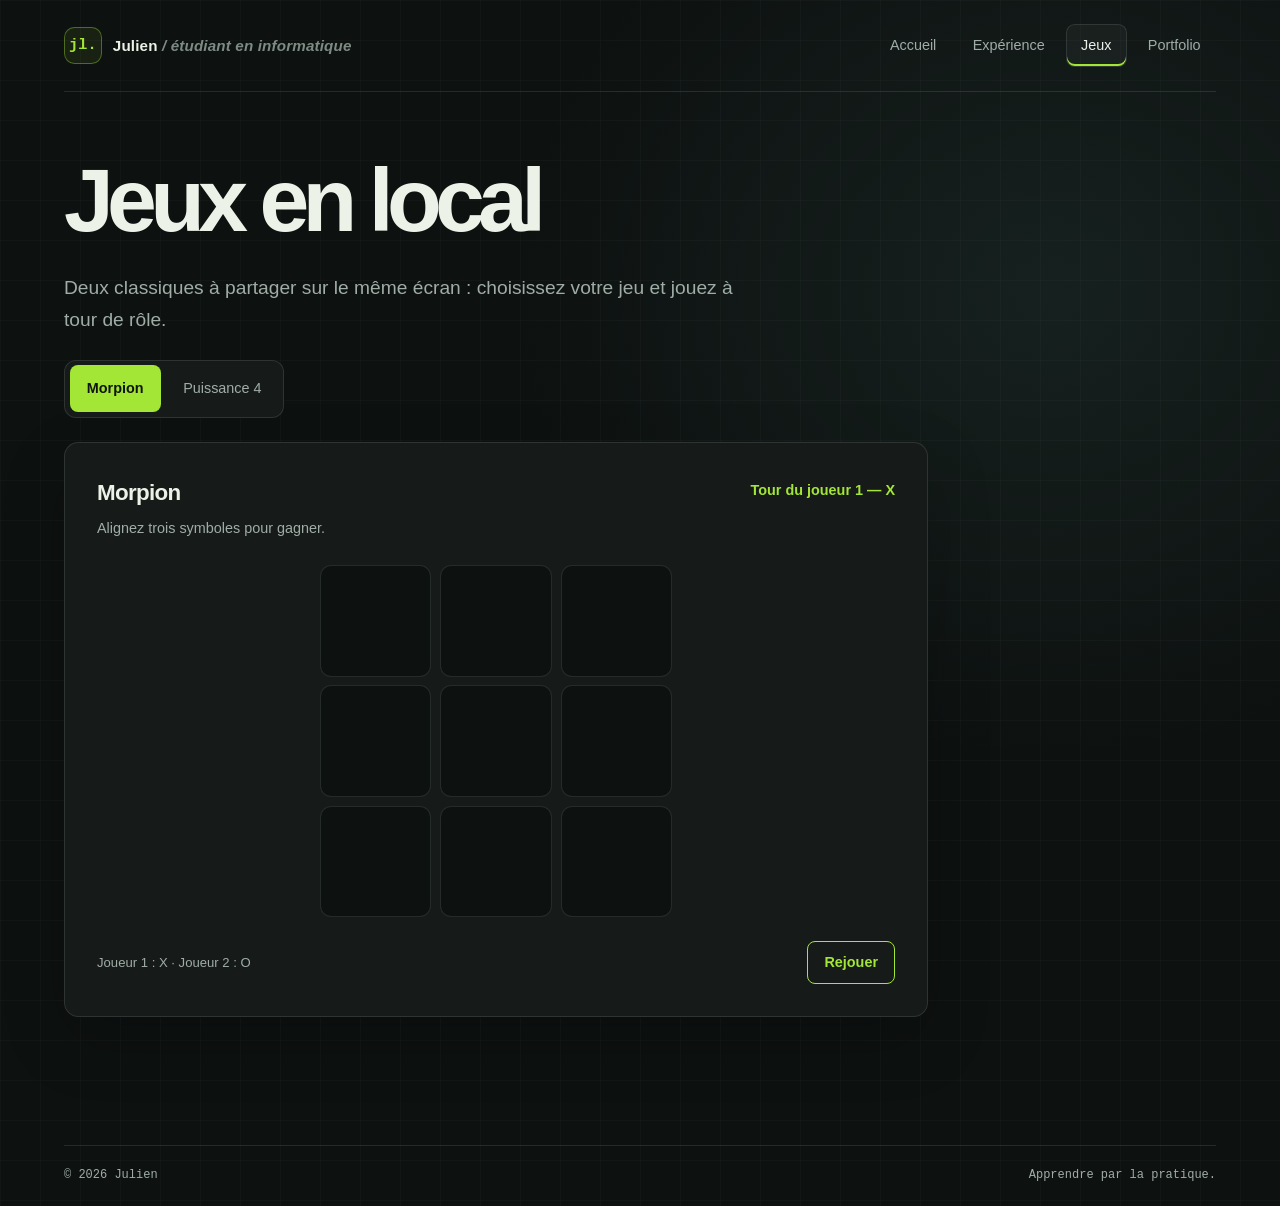
==== jeux.html @ 8f9bbdbd "ToutAChange" ====
<!DOCTYPE html>
<html lang="fr">
<head>
  <meta charset="UTF-8">
  <meta name="viewport" content="width=device-width, initial-scale=1">
  <meta name="description" content="Jouez au Morpion et au Puissance 4 à deux, en local.">
  <title>Julien | Mini-jeux</title>
  <link rel="stylesheet" href="css/style.css">
</head>
<body>
  <header class="entete">
    <a class="logo" href="index.html">
      <span class="logo-symbole" aria-hidden="true">jl.</span>
      <span>Julien <span class="code-commentaire">/ étudiant en informatique</span></span>
    </a>
    <nav aria-label="Navigation principale">
      <a href="index.html">Accueil</a>
      <a href="page.html">Expérience</a>
      <a href="jeux.html" aria-current="page">Jeux</a>
      <a href="portfolio.html">Portfolio</a>
    </nav>
  </header>

  <main>
    <h1>Jeux en local</h1>
    <p class="intro jeux-intro">
      Deux classiques à partager sur le même écran : choisissez votre jeu et jouez à tour de rôle.
    </p>

    <div class="jeux-selecteur" role="group" aria-label="Choisir un jeu">
      <button type="button" data-jeu-select="morpion" aria-pressed="true">Morpion</button>
      <button type="button" data-jeu-select="puissance4" aria-pressed="false">Puissance 4</button>
    </div>

    <section
      class="jeu-panneau"
      data-jeu-panel="morpion"
      aria-labelledby="titre-morpion"
    >
      <div class="jeu-carte">
        <div class="jeu-entete">
          <div>
            <h2 id="titre-morpion">Morpion</h2>
            <p class="jeu-instructions">Alignez trois symboles pour gagner.</p>
          </div>
          <p class="jeu-statut" data-morpion-statut data-joueur="1" aria-live="polite">
            Tour du joueur 1 — X
          </p>
        </div>

        <div class="morpion-grille" role="group" aria-label="Grille du Morpion">
          <button class="morpion-case" type="button" data-case="0" aria-label="Ligne 1, colonne 1"></button>
          <button class="morpion-case" type="button" data-case="1" aria-label="Ligne 1, colonne 2"></button>
          <button class="morpion-case" type="button" data-case="2" aria-label="Ligne 1, colonne 3"></button>
          <button class="morpion-case" type="button" data-case="3" aria-label="Ligne 2, colonne 1"></button>
          <button class="morpion-case" type="button" data-case="4" aria-label="Ligne 2, colonne 2"></button>
          <button class="morpion-case" type="button" data-case="5" aria-label="Ligne 2, colonne 3"></button>
          <button class="morpion-case" type="button" data-case="6" aria-label="Ligne 3, colonne 1"></button>
          <button class="morpion-case" type="button" data-case="7" aria-label="Ligne 3, colonne 2"></button>
          <button class="morpion-case" type="button" data-case="8" aria-label="Ligne 3, colonne 3"></button>
        </div>

        <div class="jeu-actions">
          <span class="jeu-legende">Joueur 1 : X · Joueur 2 : O</span>
          <button class="jeu-rejouer" type="button" data-morpion-rejouer>Rejouer</button>
        </div>
      </div>
    </section>

    <section
      class="jeu-panneau"
      data-jeu-panel="puissance4"
      aria-labelledby="titre-puissance4"
      hidden
    >
      <div class="jeu-carte">
        <div class="jeu-entete">
          <div>
            <h2 id="titre-puissance4">Puissance 4</h2>
            <p class="jeu-instructions">Alignez quatre pions dans une colonne, une ligne ou une diagonale.</p>
          </div>
          <p class="jeu-statut" data-puissance-statut data-joueur="1" aria-live="polite">
            Tour du joueur 1 — vert
          </p>
        </div>

        <div
          class="puissance-grille"
          data-puissance-grille
          role="group"
          aria-label="Plateau de Puissance 4, 7 colonnes par 6 lignes"
        ></div>

        <div class="jeu-actions">
          <span class="jeu-legende">Joueur 1 : vert · Joueur 2 : blanc</span>
          <button class="jeu-rejouer" type="button" data-puissance-rejouer>Rejouer</button>
        </div>
      </div>
    </section>
  </main>

  <footer class="pied">
    <span>© <span data-annee></span> Julien</span>
    <span>Apprendre par la pratique.</span>
  </footer>

  <script src="js/script.js"></script>
  <script src="js/jeux.js"></script>
</body>
</html>
---- css/style.css ----
:root {
  color-scheme: dark;
  --fond: #0d1110;
  --surface: #161b19;
  --surface-claire: #202723;
  --encre: #edf2e8;
  --encre-douce: #a0ada7;
  --accent: #a3e635;
  --accent-fonce: #84cc16;
  --cyan: #80d9cb;
  --trait: rgba(215, 231, 220, 0.12);
  --police: "Avenir Next", "Segoe UI", Roboto, "Helvetica Neue", Arial, sans-serif;
  --police-code: "SFMono-Regular", Consolas, "Liberation Mono", monospace;
}

* {
  box-sizing: border-box;
}

html {
  min-width: 320px;
  scroll-behavior: smooth;
}

body {
  display: flex;
  flex-direction: column;
  min-height: 100vh;
  margin: 0;
  overflow-x: hidden;
  background-color: var(--fond);
  background-image:
    radial-gradient(ellipse at 82% 24%, rgba(128, 217, 203, 0.08), transparent 34rem),
    linear-gradient(rgba(215, 231, 220, 0.025) 1px, transparent 1px),
    linear-gradient(90deg, rgba(215, 231, 220, 0.025) 1px, transparent 1px);
  background-size: auto, 40px 40px, 40px 40px;
  color: var(--encre);
  font-family: var(--police);
  line-height: 1.65;
}

a {
  color: var(--accent);
}

a:focus-visible {
  outline: 2px solid var(--accent);
  outline-offset: 5px;
}

button:focus-visible {
  outline: 2px solid var(--accent);
  outline-offset: 3px;
}

.entete,
main,
.pied {
  width: min(100% - 3rem, 72rem);
  margin-inline: auto;
}

.entete {
  display: flex;
  align-items: center;
  justify-content: space-between;
  gap: 2rem;
  padding-block: 1.5rem;
  border-bottom: 1px solid var(--trait);
}

.logo {
  display: inline-flex;
  align-items: center;
  gap: 0.7rem;
  color: var(--encre);
  font-size: 0.95rem;
  font-weight: 650;
  letter-spacing: 0.01em;
  text-decoration: none;
}

.logo-symbole {
  display: grid;
  width: 2.35rem;
  aspect-ratio: 1;
  place-items: center;
  border: 1px solid rgba(163, 230, 53, 0.38);
  border-radius: 0.65rem;
  background: rgba(163, 230, 53, 0.08);
  color: var(--accent);
  font-family: var(--police-code);
  font-size: 0.95rem;
}

.entete nav {
  display: flex;
  align-items: center;
  gap: 0.35rem;
}

.entete nav a {
  padding: 0.55rem 0.9rem;
  border: 1px solid transparent;
  border-radius: 0.55rem;
  color: var(--encre-douce);
  font-size: 0.9rem;
  text-decoration: none;
  transition:
    color 160ms ease,
    background-color 160ms ease,
    border-color 160ms ease;
}

.entete nav a:hover,
.entete nav a[aria-current="page"] {
  border-color: var(--trait);
  background: rgba(255, 255, 255, 0.035);
  color: var(--encre);
}

.entete nav a[aria-current="page"] {
  box-shadow: inset 0 -2px var(--accent);
}

main {
  flex: 1;
  padding-block: clamp(4rem, 10vw, 8rem);
  padding-block-start: clamp(2rem, 5vw, 4rem);
}

.accueil-hero {
  display: grid;
  grid-template-columns: minmax(0, 1fr) minmax(19rem, 0.9fr);
  align-items: center;
  gap: clamp(3rem, 8vw, 7rem);
}

.accueil-contenu {
  max-width: 36rem;
}

.surtitre,
.etiquette {
  font-family: var(--police-code);
  font-size: 0.76rem;
  letter-spacing: 0.12em;
  text-transform: uppercase;
}

.surtitre {
  display: inline-flex;
  align-items: center;
  gap: 0.65rem;
  margin: 0 0 1.5rem;
  color: var(--accent);
}

.surtitre::before {
  width: 0.45rem;
  aspect-ratio: 1;
  border-radius: 50%;
  background: var(--accent);
  box-shadow: 0 0 0.8rem rgba(163, 230, 53, 0.75);
  content: "";
}

h1 {
  max-width: 12ch;
  margin: 0;
  font-size: clamp(3rem, 7vw, 5.6rem);
  font-weight: 600;
  letter-spacing: -0.075em;
  line-height: 0.99;
}

.titre-accent {
  color: var(--accent);
}

.intro {
  max-width: 31rem;
  margin: 1.7rem 0 0;
  color: var(--encre-douce);
  font-size: clamp(1.05rem, 2vw, 1.2rem);
}

.boutons {
  display: flex;
  flex-wrap: wrap;
  gap: 0.8rem;
  margin-top: 2rem;
}

.bouton {
  display: inline-flex;
  min-height: 3rem;
  align-items: center;
  justify-content: center;
  padding: 0.7rem 1.1rem;
  border: 1px solid var(--accent);
  border-radius: 0.55rem;
  background: var(--accent);
  color: #10150b;
  font-size: 0.9rem;
  font-weight: 700;
  text-decoration: none;
  transition:
    background-color 160ms ease,
    border-color 160ms ease,
    transform 160ms ease;
}

.bouton:hover {
  transform: translateY(-2px);
  border-color: var(--accent-fonce);
  background: var(--accent-fonce);
}

.bouton:focus-visible {
  outline: 2px solid var(--encre);
  outline-offset: 3px;
}

.bouton.secondaire {
  border-color: var(--trait);
  background: transparent;
  color: var(--encre);
}

.bouton.secondaire:hover {
  border-color: rgba(163, 230, 53, 0.55);
  background: rgba(163, 230, 53, 0.07);
}

.mots-cles {
  display: flex;
  flex-wrap: wrap;
  gap: 0.6rem;
  margin: 2.3rem 0 0;
  padding: 0;
  list-style: none;
}

.mots-cles li {
  padding: 0.3rem 0.65rem;
  border: 1px solid var(--trait);
  border-radius: 99px;
  color: var(--encre-douce);
  font-family: var(--police-code);
  font-size: 0.72rem;
}

.carte-code {
  position: relative;
  overflow: hidden;
  border: 1px solid rgba(215, 231, 220, 0.16);
  border-radius: 0.9rem;
  background: rgba(22, 27, 25, 0.92);
  box-shadow:
    0 1.5rem 5rem rgba(0, 0, 0, 0.28),
    0 0 4rem rgba(128, 217, 203, 0.06);
}

.carte-code::after {
  position: absolute;
  right: -3rem;
  bottom: -5rem;
  width: 12rem;
  aspect-ratio: 1;
  border-radius: 50%;
  background: rgba(163, 230, 53, 0.07);
  content: "";
  filter: blur(3rem);
  pointer-events: none;
}

.barre-code {
  display: flex;
  min-height: 3.2rem;
  align-items: center;
  justify-content: space-between;
  gap: 1rem;
  padding-inline: 1.1rem;
  border-bottom: 1px solid var(--trait);
  background: rgba(255, 255, 255, 0.02);
}

.fenetre-points {
  display: flex;
  gap: 0.38rem;
}

.fenetre-points span {
  width: 0.55rem;
  aspect-ratio: 1;
  border-radius: 50%;
  background: #64736d;
}

.fenetre-points span:first-child {
  background: #de806e;
}

.fenetre-points span:nth-child(2) {
  background: #e4c66b;
}

.fenetre-points span:last-child {
  background: #9acb69;
}

.nom-fichier {
  color: var(--encre-douce);
  font-family: var(--police-code);
  font-size: 0.72rem;
}

.nom-fichier span {
  color: var(--cyan);
}

.code {
  overflow-x: auto;
  margin: 0;
  padding: clamp(1.25rem, 3vw, 2rem) 1rem;
  counter-reset: code-line;
  color: #c8d3cd;
  font-family: var(--police-code);
  font-size: clamp(0.7rem, 1.35vw, 0.86rem);
  line-height: 2;
  list-style: none;
  tab-size: 4;
}

.code li {
  display: grid;
  grid-template-columns: 2.6rem max-content;
  min-width: max-content;
  counter-increment: code-line;
}

.code li::before {
  padding-right: 1rem;
  color: #66756e;
  content: counter(code-line, decimal-leading-zero);
  text-align: right;
  user-select: none;
}

.code li code {
  min-width: max-content;
  font: inherit;
  white-space: pre;
}

.code-cle {
  color: var(--cyan);
}

.code-valeur {
  color: var(--accent);
}

.code-commentaire {
  color: #7e8b84;
  font-style: italic;
}

h2 {
  margin: 3rem 0 0.75rem;
  font-size: 1.4rem;
  letter-spacing: -0.03em;
}

main > p:not(.intro) {
  max-width: 42rem;
  color: var(--encre-douce);
}

.projets {
  margin: 2rem 0 0;
  padding: 0;
  border-top: 1px solid var(--trait);
  list-style: none;
}

.projets li {
  display: grid;
  grid-template-columns: 5rem minmax(0, 1fr);
  gap: 0 1.5rem;
  padding: 1.5rem 0;
  border-bottom: 1px solid var(--trait);
}

.projets h3 {
  margin: 0;
  font-size: 1.15rem;
  font-weight: 600;
}

.projets p {
  grid-column: 2;
  max-width: 38rem;
  margin: 0.35rem 0 0;
  color: var(--encre-douce);
}

.projets .annee {
  grid-row: 1 / span 2;
  padding-top: 0.25rem;
  color: var(--accent);
  font-family: var(--police-code);
  font-size: 0.8rem;
}

.pied {
  display: flex;
  justify-content: space-between;
  gap: 1rem;
  padding-block: 1.25rem;
  border-top: 1px solid var(--trait);
  color: var(--encre-douce);
  font-family: var(--police-code);
  font-size: 0.75rem;
}

.jeux-intro {
  max-width: 42rem;
}

.jeux-selecteur {
  display: inline-flex;
  gap: 0.35rem;
  margin: 1.5rem 0;
  padding: 0.3rem;
  border: 1px solid var(--trait);
  border-radius: 0.75rem;
  background: var(--surface);
}

.jeux-selecteur button {
  padding: 0.65rem 1rem;
  border: 1px solid transparent;
  border-radius: 0.5rem;
  background: transparent;
  color: var(--encre-douce);
  cursor: pointer;
  font: inherit;
  font-size: 0.9rem;
}

.jeux-selecteur button[aria-pressed="true"] {
  background: var(--accent);
  color: #10150b;
  font-weight: 700;
}

.jeu-panneau[hidden] {
  display: none;
}

.jeu-carte {
  max-width: 54rem;
  padding: clamp(1.1rem, 3vw, 2rem);
  border: 1px solid var(--trait);
  border-radius: 0.9rem;
  background: var(--surface);
  box-shadow: 0 1.5rem 4rem rgba(0, 0, 0, 0.18);
}

.jeu-entete {
  display: flex;
  align-items: flex-start;
  justify-content: space-between;
  flex-wrap: wrap;
  gap: 1rem;
}

.jeu-entete h2 {
  margin: 0;
}

.jeu-instructions {
  margin: 0.35rem 0 0;
  color: var(--encre-douce);
  font-size: 0.9rem;
}

.jeu-statut {
  margin: 0.25rem 0 0;
  color: var(--accent);
  font-size: 0.9rem;
  font-weight: 650;
}

.jeu-statut[data-joueur="2"] {
  color: #fff;
}

.jeu-statut[data-joueur="termine"] {
  color: var(--encre);
}

.morpion-grille {
  display: grid;
  width: min(100%, 22rem);
  grid-template-columns: repeat(3, minmax(0, 1fr));
  gap: 0.55rem;
  margin: 1.5rem auto;
}

.morpion-case {
  display: grid;
  aspect-ratio: 1;
  place-items: center;
  border: 1px solid var(--trait);
  border-radius: 0.7rem;
  background: var(--fond);
  color: var(--encre);
  cursor: pointer;
  font: inherit;
  font-size: clamp(2.4rem, 9vw, 4rem);
  font-weight: 700;
  line-height: 1;
  transition:
    border-color 150ms ease,
    background-color 150ms ease,
    transform 150ms ease;
}

.morpion-case:not(:disabled):hover {
  transform: translateY(-2px);
  border-color: rgba(163, 230, 53, 0.55);
  background: rgba(163, 230, 53, 0.05);
}

.morpion-case--x {
  color: var(--accent);
}

.morpion-case--o {
  color: #fff;
}

.morpion-case--gagnante {
  border-color: var(--accent);
  background: rgba(163, 230, 53, 0.12);
}

.jeu-actions {
  display: flex;
  align-items: center;
  justify-content: space-between;
  gap: 1rem;
}

.jeu-legende {
  color: var(--encre-douce);
  font-size: 0.82rem;
}

.jeu-rejouer {
  min-height: 2.7rem;
  padding: 0.55rem 1rem;
  border: 1px solid var(--accent);
  border-radius: 0.5rem;
  background: transparent;
  color: var(--accent);
  cursor: pointer;
  font: inherit;
  font-size: 0.9rem;
  font-weight: 650;
}

.jeu-rejouer:hover {
  background: rgba(163, 230, 53, 0.08);
}

.puissance-grille {
  display: grid;
  width: min(100%, 36rem);
  grid-template-columns: repeat(7, minmax(0, 1fr));
  gap: clamp(0.2rem, 1vw, 0.45rem);
  margin: 1.5rem auto;
  padding: clamp(0.45rem, 2vw, 0.8rem);
  border: 1px solid var(--trait);
  border-radius: 0.9rem;
  background: #202723;
}

.puissance-colonne {
  display: grid;
  grid-template-rows: repeat(6, minmax(0, 1fr));
  gap: clamp(0.2rem, 1vw, 0.45rem);
  padding: 0.1rem;
  border: 0;
  border-radius: 0.5rem;
  background: transparent;
  cursor: pointer;
}

.puissance-colonne:not(:disabled):hover {
  background: rgba(163, 230, 53, 0.08);
}

.puissance-colonne:disabled {
  cursor: default;
}

.puissance-case {
  display: grid;
  aspect-ratio: 1;
  place-items: center;
  border: 1px solid rgba(215, 231, 220, 0.1);
  border-radius: 50%;
  background: var(--fond);
}

.pion {
  width: 78%;
  height: 78%;
  border-radius: 50%;
}

.pion--joueur-1 {
  background: var(--accent);
  box-shadow: 0 0 0.7rem rgba(163, 230, 53, 0.25);
}

.pion--joueur-2 {
  background: #fff;
  box-shadow: 0 0 0.5rem rgba(255, 255, 255, 0.2);
}

.pion--gagnant {
  outline: 3px solid rgba(163, 230, 53, 0.55);
  outline-offset: 2px;
  transform: scale(0.82);
}

.pion--tombe {
  animation: chute-pion 420ms cubic-bezier(0.2, 0.75, 0.35, 1);
}

@keyframes chute-pion {
  from {
    transform: translateY(-600%);
    opacity: 0.4;
  }

  to {
    transform: translateY(0);
    opacity: 1;
  }
}

@media (max-width: 700px) {
  .entete,
  main,
  .pied {
    width: min(100% - 2rem, 72rem);
  }

  .entete {
    align-items: flex-start;
    flex-direction: column;
    gap: 1rem;
  }

  .entete nav {
    width: 100%;
    gap: 0.2rem;
  }

  .entete nav a {
    padding-inline: 0.7rem;
  }

  main {
    padding-block-start: 2rem;
  }

  .accueil-hero {
    grid-template-columns: 1fr;
    gap: 3rem;
  }

  h1 {
    font-size: clamp(3.1rem, 13vw, 4.5rem);
  }

  .carte-code {
    max-width: 34rem;
  }
}

@media (max-width: 420px) {
  .logo {
    font-size: 0.88rem;
  }

  .entete nav a {
    padding-inline: 0.55rem;
    font-size: 0.82rem;
  }

  .projets li {
    grid-template-columns: 3.5rem minmax(0, 1fr);
    gap: 0 0.85rem;
  }

  .pied {
    flex-direction: column;
    gap: 0.25rem;
  }

  .jeu-actions {
    align-items: flex-start;
    flex-direction: column;
  }

  .puissance-grille {
    gap: 0.15rem;
    padding: 0.35rem;
  }

  .puissance-colonne {
    gap: 0.15rem;
  }
}

@media (prefers-reduced-motion: reduce) {
  html {
    scroll-behavior: auto;
  }

  *,
  *::before,
  *::after {
    transition-duration: 0.01ms !important;
  }

  .pion--tombe {
    animation-duration: 0.01ms;
  }
}
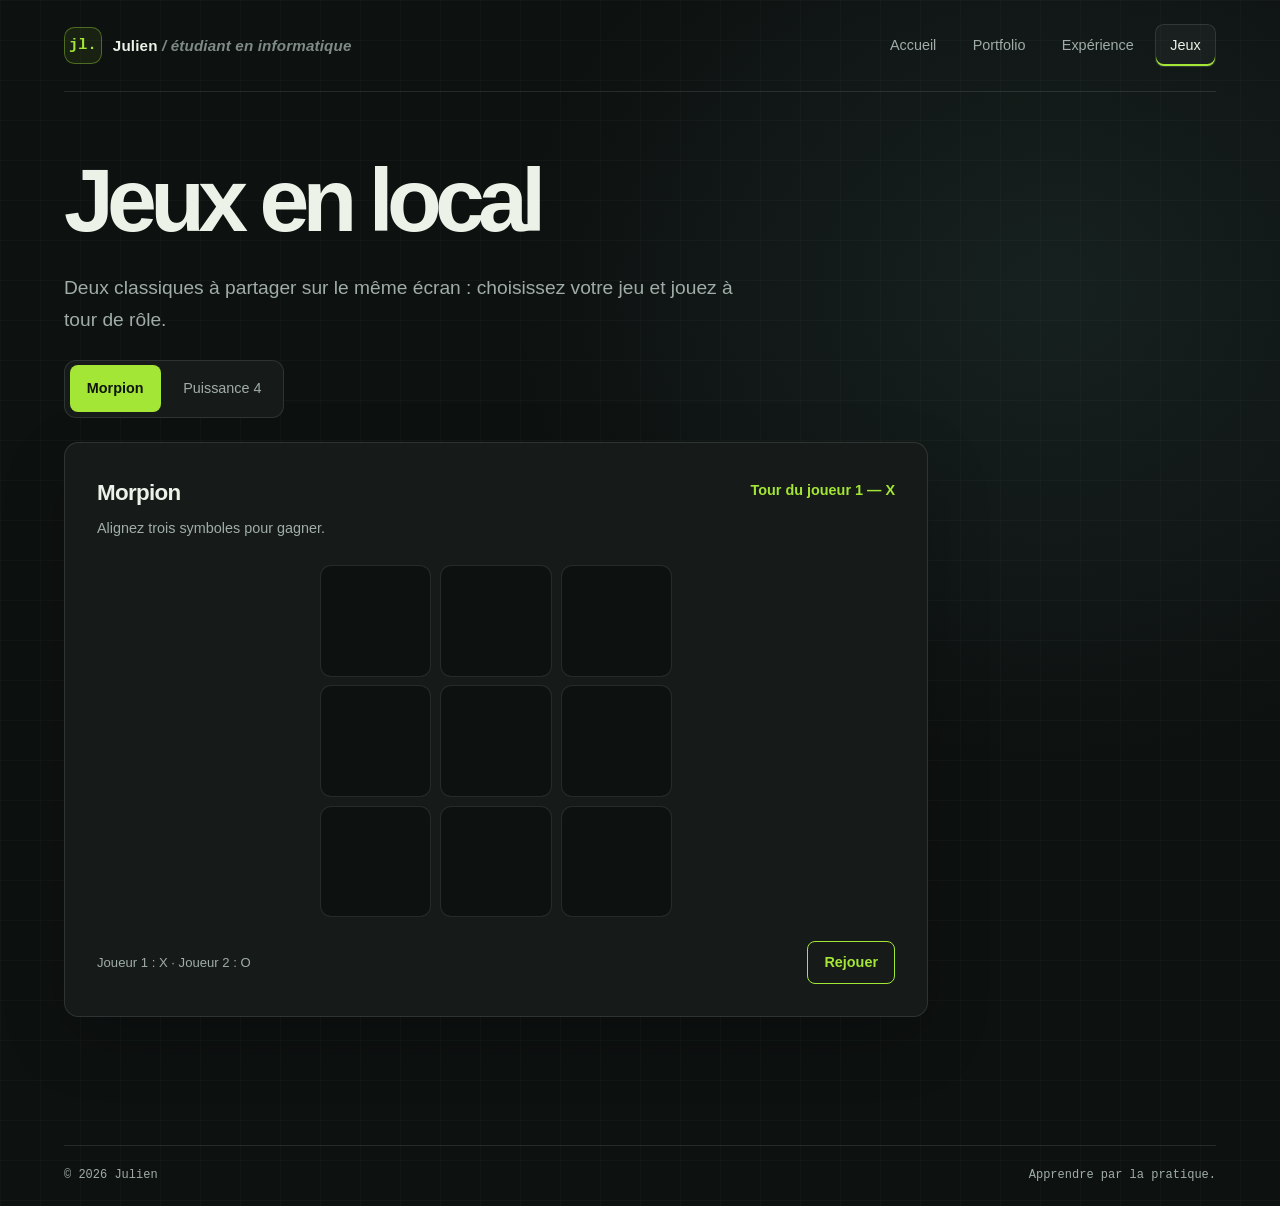
==== commit 5da3ae81: "NavBar-UP" ====
--- a/jeux.html
+++ b/jeux.html
@@ -15,9 +15,9 @@
     </a>
     <nav aria-label="Navigation principale">
       <a href="index.html">Accueil</a>
+            <a href="portfolio.html">Portfolio</a>
       <a href="page.html">Expérience</a>
       <a href="jeux.html" aria-current="page">Jeux</a>
-      <a href="portfolio.html">Portfolio</a>
     </nav>
   </header>
 
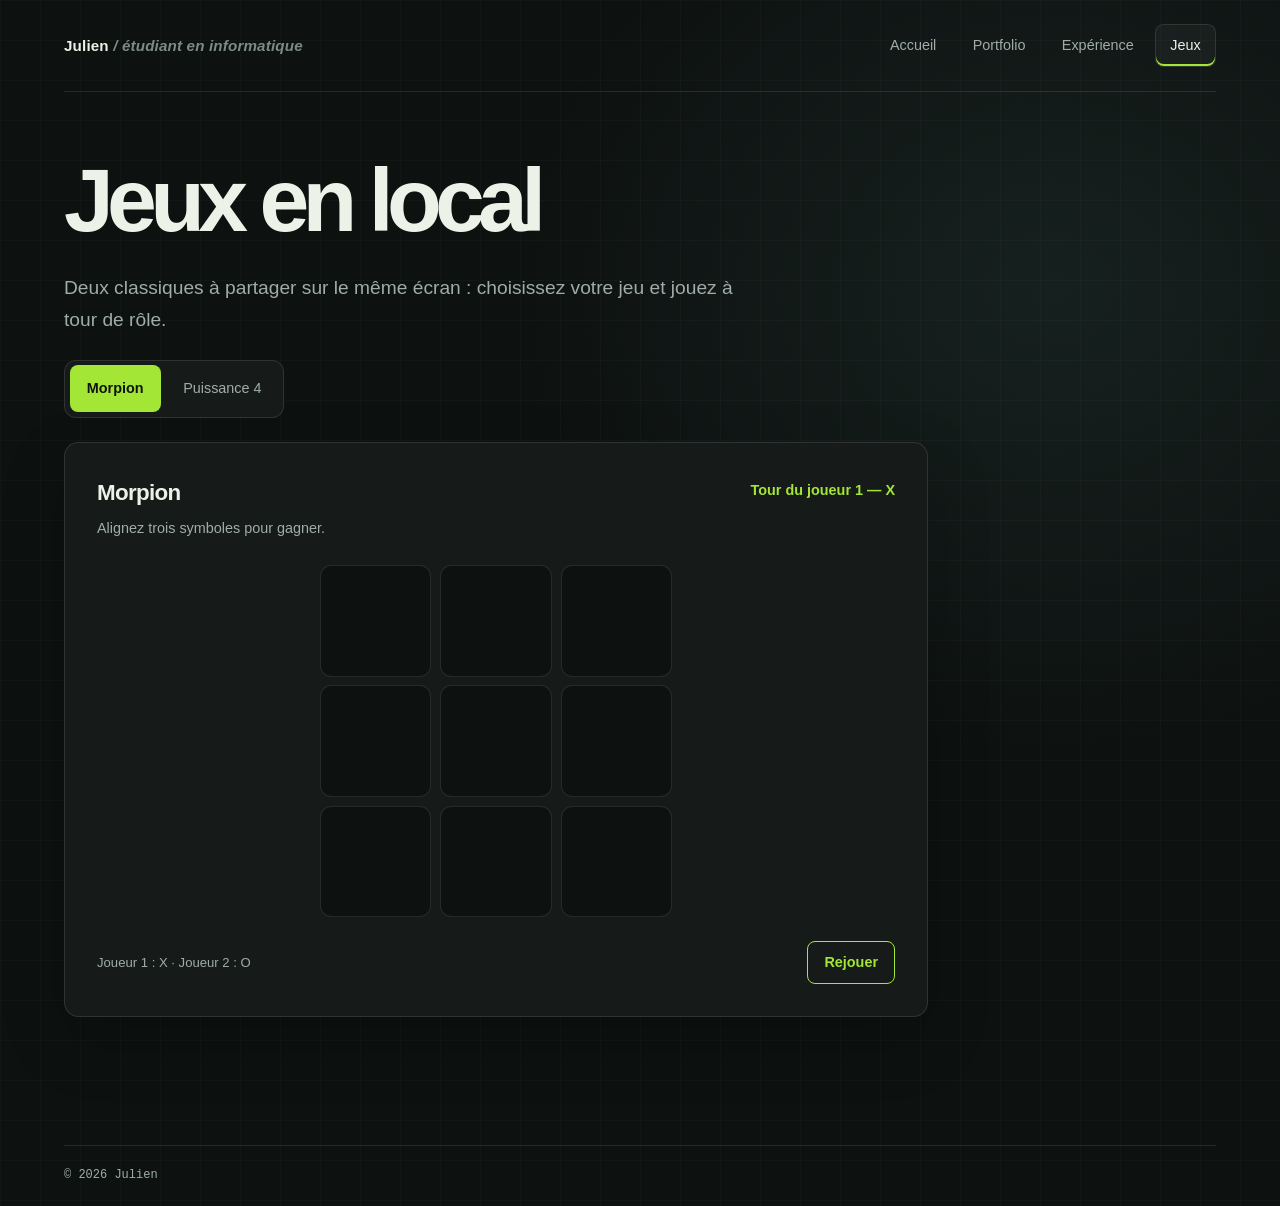
==== commit 1ea0c22d: "modif-aai" ====
--- a/jeux.html
+++ b/jeux.html
@@ -10,7 +10,6 @@
 <body>
   <header class="entete">
     <a class="logo" href="index.html">
-      <span class="logo-symbole" aria-hidden="true">jl.</span>
       <span>Julien <span class="code-commentaire">/ étudiant en informatique</span></span>
     </a>
     <nav aria-label="Navigation principale">
@@ -101,7 +100,6 @@
 
   <footer class="pied">
     <span>© <span data-annee></span> Julien</span>
-    <span>Apprendre par la pratique.</span>
   </footer>
 
   <script src="js/script.js"></script>
--- a/css/style.css
+++ b/css/style.css
@@ -140,31 +140,6 @@
   max-width: 36rem;
 }
 
-.surtitre,
-.etiquette {
-  font-family: var(--police-code);
-  font-size: 0.76rem;
-  letter-spacing: 0.12em;
-  text-transform: uppercase;
-}
-
-.surtitre {
-  display: inline-flex;
-  align-items: center;
-  gap: 0.65rem;
-  margin: 0 0 1.5rem;
-  color: var(--accent);
-}
-
-.surtitre::before {
-  width: 0.45rem;
-  aspect-ratio: 1;
-  border-radius: 50%;
-  background: var(--accent);
-  box-shadow: 0 0 0.8rem rgba(163, 230, 53, 0.75);
-  content: "";
-}
-
 h1 {
   max-width: 12ch;
   margin: 0;
@@ -198,10 +173,9 @@
   align-items: center;
   justify-content: center;
   padding: 0.7rem 1.1rem;
-  border: 1px solid var(--accent);
   border-radius: 0.55rem;
   background: var(--accent);
-  color: #10150b;
+  color: black;
   font-size: 0.9rem;
   font-weight: 700;
   text-decoration: none;
